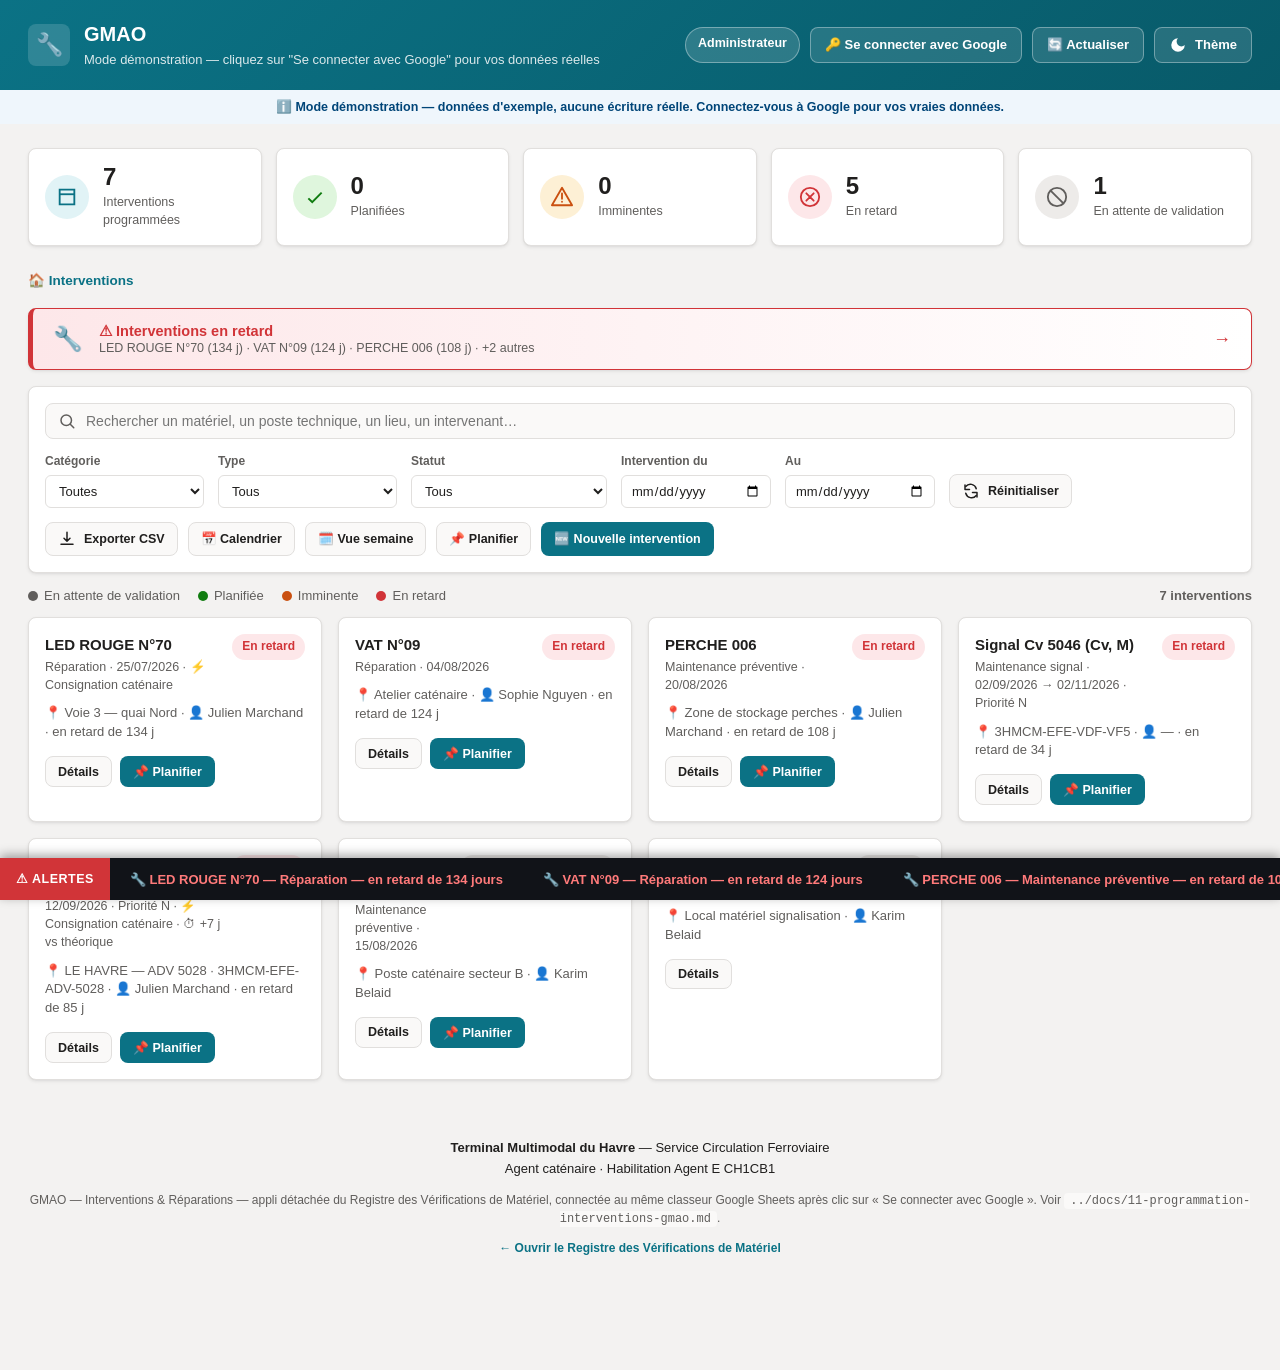
==== gmao/index.html @ 0f287edd "Ajoute la planification pratique des interventions (théorique → date réelle) Le PDM importé ne donne" ====
<!DOCTYPE html>
<html lang="fr">
<head>
<meta charset="UTF-8">
<meta name="viewport" content="width=device-width, initial-scale=1.0">
<title>GMAO — Interventions & Réparations</title>
<link rel="stylesheet" href="../css/styles.css">
<link rel="stylesheet" href="css/theme.css">
<link rel="manifest" href="manifest.webmanifest">
<link rel="icon" href="../assets/icon-192.png">
<link rel="apple-touch-icon" href="../assets/icon-192.png">
<meta name="theme-color" content="#0B7285">
<meta name="mobile-web-app-capable" content="yes">
<meta name="apple-mobile-web-app-capable" content="yes">
<meta name="apple-mobile-web-app-title" content="GMAO">
</head>
<body>

<!-- ============ EN-TÊTE ============ -->
<header class="app-header">
  <div class="app-header__brand">
    <span class="icon icon--brand" style="display:flex;align-items:center;justify-content:center;font-size:22px;">🔧</span>
    <div>
      <h1>GMAO</h1>
      <p class="app-header__subtitle" id="headerSubtitle">Programmation, validation et suivi des interventions/réparations</p>
    </div>
  </div>
  <div class="app-header__actions">
    <span class="role-badge" id="roleBadge" hidden></span>
    <button id="btnGoogleConnect" class="btn btn--ghost" type="button" title="Se connecter à votre classeur Google Sheets">
      🔑 Se connecter avec Google
    </button>
    <button id="btnActualiser" class="btn btn--ghost" type="button" title="Recharger les données depuis Google Sheets, sans se reconnecter">
      🔄 Actualiser
    </button>
    <button id="btnTheme" class="btn btn--ghost" type="button" title="Basculer le thème clair/sombre">
      <svg class="icon" viewBox="0 0 24 24"><path d="M12 3a6 6 0 109 9 9 9 0 11-9-9z" fill="currentColor"/></svg>
      Thème
    </button>
  </div>
</header>

<div class="banner banner--info" id="bannerEtat" hidden></div>

<main class="app-main">

  <!-- ============ STATISTIQUES (toujours visibles) ============ -->
  <section class="stats" aria-label="Statistiques des interventions">
    <div class="stat-card">
      <span class="stat-card__icon stat-card__icon--total">
        <svg viewBox="0 0 24 24"><path d="M4 4h16v16H4z" fill="none" stroke="currentColor" stroke-width="2"/><path d="M4 9h16" stroke="currentColor" stroke-width="2"/></svg>
      </span>
      <div><p class="stat-card__value" id="statTotal">0</p><p class="stat-card__label">Interventions programmées</p></div>
    </div>
    <div class="stat-card">
      <span class="stat-card__icon stat-card__icon--ok">
        <svg viewBox="0 0 24 24"><path d="M9 16.2l-3.5-3.5L4 14.2 9 19l11-11-1.5-1.5z" fill="currentColor"/></svg>
      </span>
      <div><p class="stat-card__value" id="statPlanifiees">0</p><p class="stat-card__label">Planifiées</p></div>
    </div>
    <div class="stat-card">
      <span class="stat-card__icon stat-card__icon--warn">
        <svg viewBox="0 0 24 24"><path d="M12 2L1 21h22L12 2zm0 6v6m0 3.2h.01" stroke="currentColor" stroke-width="2" fill="none" stroke-linecap="round" stroke-linejoin="round"/></svg>
      </span>
      <div><p class="stat-card__value" id="statImminentes">0</p><p class="stat-card__label">Imminentes</p></div>
    </div>
    <div class="stat-card">
      <span class="stat-card__icon stat-card__icon--danger">
        <svg viewBox="0 0 24 24"><circle cx="12" cy="12" r="10" fill="none" stroke="currentColor" stroke-width="2"/><path d="M8 8l8 8m0-8l-8 8" stroke="currentColor" stroke-width="2" stroke-linecap="round"/></svg>
      </span>
      <div><p class="stat-card__value" id="statEnRetard">0</p><p class="stat-card__label">En retard</p></div>
    </div>
    <div class="stat-card">
      <span class="stat-card__icon stat-card__icon--neutral">
        <svg viewBox="0 0 24 24"><circle cx="12" cy="12" r="10" fill="none" stroke="currentColor" stroke-width="2"/><path d="M5 5l14 14" stroke="currentColor" stroke-width="2"/></svg>
      </span>
      <div><p class="stat-card__value" id="statAttente">0</p><p class="stat-card__label">En attente de validation</p></div>
    </div>
  </section>

  <!-- ============ FIL D'ARIANE ============ -->
  <nav class="breadcrumb" id="breadcrumb" aria-label="Fil d'Ariane">
    <button class="breadcrumb__link" id="crumbAccueil" type="button">🏠 Interventions</button>
    <span class="breadcrumb__sep" id="crumbSep" hidden>›</span>
    <span class="breadcrumb__current" id="crumbCourant"></span>
  </nav>

  <!-- Rappel rouge : n'apparaît que s'il existe des interventions en retard (voir docs/11) -->
  <button type="button" class="echeances-banniere echeances-banniere--danger" id="interventionsBanniere" hidden>
    <span class="echeances-banniere__icone">🔧</span>
    <span class="echeances-banniere__texte">
      <strong>⚠ Interventions en retard</strong>
      <span id="interventionsBanniereResume"></span>
    </span>
    <span class="echeances-banniere__fleche">→</span>
  </button>

  <!-- ============ VUE INTERVENTIONS (accueil de l'appli) ============ -->
  <section id="viewInterventions" class="interventions-view">
    <section class="toolbar" aria-label="Recherche et filtres des interventions">
      <div class="toolbar__search">
        <svg class="icon" viewBox="0 0 24 24"><circle cx="11" cy="11" r="7" fill="none" stroke="currentColor" stroke-width="2"/><path d="M21 21l-4.3-4.3" stroke="currentColor" stroke-width="2" stroke-linecap="round"/></svg>
        <input type="search" id="intervSearch" placeholder="Rechercher un matériel, un poste technique, un lieu, un intervenant…" aria-label="Recherche">
      </div>
      <div class="toolbar__filters">
        <div class="field"><label for="intervFilterCategorie">Catégorie</label><select id="intervFilterCategorie"><option value="">Toutes</option></select></div>
        <div class="field"><label for="intervFilterType">Type</label>
          <select id="intervFilterType"><option value="">Tous</option></select>
        </div>
        <div class="field"><label for="intervFilterStatut">Statut</label>
          <select id="intervFilterStatut">
            <option value="">Tous</option>
            <option value="attente_validation">🔵 En attente de validation</option>
            <option value="planifiee">🟢 Planifiée</option>
            <option value="imminente">🟠 Imminente</option>
            <option value="retard">🔴 En retard</option>
            <option value="realisee">⚪ Réalisée</option>
          </select>
        </div>
        <div class="field"><label for="intervFilterDateFrom">Intervention du</label><input type="date" id="intervFilterDateFrom"></div>
        <div class="field"><label for="intervFilterDateTo">Au</label><input type="date" id="intervFilterDateTo"></div>
        <button id="btnResetIntervFilters" class="btn btn--ghost btn--small" type="button">
          <svg class="icon" viewBox="0 0 24 24"><path d="M4 4v6h6M20 20v-6h-6" stroke="currentColor" stroke-width="2" fill="none" stroke-linecap="round" stroke-linejoin="round"/><path d="M5 15a8 8 0 0014 3M19 9A8 8 0 005 6" stroke="currentColor" stroke-width="2" fill="none" stroke-linecap="round"/></svg>
          Réinitialiser
        </button>
      </div>
      <div class="toolbar__actions">
        <button id="btnExportIntervCsv" class="btn btn--ghost btn--small" type="button" hidden>
          <svg class="icon" viewBox="0 0 24 24"><path d="M12 3v12m0 0l-4-4m4 4l4-4M4 19h16" stroke="currentColor" stroke-width="2" fill="none" stroke-linecap="round" stroke-linejoin="round"/></svg>
          Exporter CSV
        </button>
        <button id="btnVoirCalendrier" class="btn btn--secondary btn--small" type="button">📅 Calendrier</button>
        <button id="btnVoirSemaine" class="btn btn--secondary btn--small" type="button">🗓️ Vue semaine</button>
        <button id="btnPlanifierIntervention" class="btn btn--secondary btn--small" type="button" hidden>📌 Planifier</button>
        <button id="btnNouvelleIntervention" class="btn btn--primary btn--small" type="button" hidden>🆕 Nouvelle intervention</button>
      </div>
    </section>

    <section class="legend" aria-label="Légende des statuts d'intervention">
      <span class="legend__item"><span class="dot dot--neutral"></span> En attente de validation</span>
      <span class="legend__item"><span class="dot dot--ok"></span> Planifiée</span>
      <span class="legend__item"><span class="dot dot--warn"></span> Imminente</span>
      <span class="legend__item"><span class="dot dot--danger"></span> En retard</span>
      <span class="legend__count" id="intervResultCount"></span>
    </section>

    <div class="cards-grid" id="intervCardsGrid"></div>
    <p class="table-empty" id="intervEmptyState" hidden>Aucune intervention ne correspond à ces critères.</p>
  </section>

  <!-- ============ VUE CALENDRIER ============ -->
  <section id="viewCalendrier" class="calendrier-view" hidden>
    <div class="calendrier-carte">
      <div class="calendrier-nav">
        <button class="btn btn--secondary btn--small" id="btnMoisPrecedent" type="button">‹ Mois précédent</button>
        <h2 id="calendrierTitre"></h2>
        <button class="btn btn--secondary btn--small" id="btnMoisSuivant" type="button">Mois suivant ›</button>
      </div>
      <div id="calendrierGrille"></div>
    </div>
  </section>

  <!-- ============ VUE SEMAINE : imprimer/envoyer par e-mail les travaux d'une semaine (voir docs/11 §11.9) ============ -->
  <section id="viewSemaine" class="calendrier-view" hidden>
    <div class="calendrier-carte">
      <div class="calendrier-nav">
        <button class="btn btn--secondary btn--small" id="btnSemainePrecedente" type="button">‹ Semaine précédente</button>
        <h2 id="semaineTitre"></h2>
        <button class="btn btn--secondary btn--small" id="btnSemaineSuivante" type="button">Semaine suivante ›</button>
      </div>
      <div style="display:flex; gap:8px; margin:14px 0; flex-wrap:wrap;">
        <button class="btn btn--secondary btn--small" id="btnImprimerSemaine" type="button">🖨️ Imprimer la semaine</button>
        <button class="btn btn--secondary btn--small" id="btnEmailSemaine" type="button">📧 Envoyer par e-mail</button>
      </div>
      <div id="semaineContenu"></div>
    </div>
  </section>

  <!-- ============ VUE FORMULAIRE : DEMANDE D'INTERVENTION ============ -->
  <section id="viewInterventionForm" class="controle-view" hidden>
    <div class="controle-card">
      <div class="controle-header">
        <div>
          <h2 id="intervFormTitre">Nouvelle intervention</h2>
          <p class="controle-soustitre" id="intervFormSousTitre"></p>
        </div>
        <span class="badge" id="intervFormBadgeStatut"></span>
      </div>

      <div class="controle-champs">
        <div class="field field--full">
          <label for="intervMaterielSelect">Matériel concerné</label>
          <select id="intervMaterielSelect"></select>
        </div>
        <div class="field field--full">
          <label for="intervPosteTechnique">Poste technique / équipement (si hors liste)</label>
          <input type="text" id="intervPosteTechnique" list="listePostesTechniques" placeholder="ex. 3HMCM-EFE-VDF-VF5, ou nom de l'équipement">
          <datalist id="listePostesTechniques"></datalist>
        </div>
        <div class="field">
          <label for="intervTypeSelect">Nature des travaux</label>
          <input type="text" id="intervTypeSelect" list="listeNatureTravaux" placeholder="ex. Maintenance signal, Réparation…">
          <datalist id="listeNatureTravaux"></datalist>
        </div>
        <div class="field">
          <label for="intervPriorite">Priorité (optionnel)</label>
          <input type="text" id="intervPriorite" placeholder="ex. C, N…">
        </div>
        <div class="field">
          <label for="intervDate">Jour de l'intervention</label>
          <input type="date" id="intervDate">
        </div>
        <div class="field">
          <label for="intervDateFin">Fin planifiée (optionnel, si fenêtre)</label>
          <input type="date" id="intervDateFin">
        </div>
        <div class="field">
          <label for="intervDuree">Durée prévue (heures)</label>
          <input type="number" id="intervDuree" min="0" step="0.5" placeholder="ex. 2">
        </div>
        <div class="field">
          <label for="intervLieu">Lieu / zone</label>
          <input type="text" id="intervLieu" list="listeZones" placeholder="ex. Voie 3 — quai Nord, LE HAVRE…">
          <datalist id="listeZones"></datalist>
        </div>
        <div class="field">
          <label for="intervIntervenantSelect">Intervenant</label>
          <select id="intervIntervenantSelect"></select>
        </div>
        <div class="field field--full">
          <label class="admin-permission" for="intervCoupureCatenaire" style="font-size:14px;">
            <input type="checkbox" id="intervCoupureCatenaire">
            ⚡ Consignation caténaire nécessaire
          </label>
        </div>
        <div class="controle-champs" id="intervCoupureChamps" hidden style="grid-column: 1 / -1;">
          <div class="field">
            <label for="intervCoupureDebut">Consignation — début</label>
            <input type="time" id="intervCoupureDebut">
          </div>
          <div class="field">
            <label for="intervCoupureFin">Consignation — fin</label>
            <input type="time" id="intervCoupureFin">
          </div>
        </div>
      </div>

      <div class="controle-champs controle-champs--texte">
        <div class="field field--full">
          <label for="intervImpact">Impact</label>
          <textarea id="intervImpact" rows="2" placeholder="Conséquence opérationnelle immédiate (ex. signalisation indisponible)"></textarea>
        </div>
        <div class="field field--full">
          <label for="intervConsequences">Conséquences</label>
          <textarea id="intervConsequences" rows="2" placeholder="Mesures compensatoires, report d'activité…"></textarea>
        </div>
        <div class="field field--full">
          <label for="intervCommentaires">Commentaires</label>
          <textarea id="intervCommentaires" rows="2"></textarea>
        </div>
      </div>

      <p class="controle-soustitre" id="intervDemandeInfo" style="margin-top:10px;"></p>

      <div class="controle-resultat" id="intervResultat" hidden></div>

      <div class="controle-actions">
        <button class="btn btn--secondary" id="btnAnnulerIntervention" type="button">Annuler</button>
        <button class="btn btn--primary" id="btnValiderNouvelleIntervention" type="button">📩 Enregistrer la demande</button>
      </div>
    </div>
  </section>

  <!-- ============ VUE FORMULAIRE : PLANIFICATION PRATIQUE (théorique → date réelle, voir docs/11 §11.8) ============ -->
  <section id="viewPlanificationForm" class="controle-view" hidden>
    <div class="controle-card">
      <div class="controle-header">
        <div>
          <h2>📌 Planifier une intervention</h2>
          <p class="controle-soustitre">Fait passer une intervention du plan théorique à une date réelle programmée, avec ses horaires.</p>
        </div>
      </div>

      <div class="controle-champs">
        <div class="field field--full">
          <label for="planifInterventionSelect">Intervention à planifier</label>
          <select id="planifInterventionSelect"></select>
        </div>
        <div class="field field--full">
          <p class="controle-soustitre" id="planifDateTheoriqueInfo" style="margin:0;">Sélectionnez une intervention ci-dessus pour préremplir sa fiche.</p>
        </div>
      </div>

      <div class="controle-champs">
        <div class="field">
          <label for="planifLieu">Zone / lieu</label>
          <input type="text" id="planifLieu" list="listeZones" placeholder="ex. LE HAVRE, Voie 3 — quai Nord…">
        </div>
        <div class="field">
          <label for="planifDemandeurSelect">Demandeur</label>
          <select id="planifDemandeurSelect"></select>
        </div>
        <div class="field">
          <label for="planifDateDemande">Date de demande</label>
          <input type="date" id="planifDateDemande">
        </div>
        <div class="field">
          <label for="planifDate">Date réelle de l'intervention</label>
          <input type="date" id="planifDate">
        </div>
        <div class="field">
          <label for="planifHeureDebut">Heure de début</label>
          <input type="time" id="planifHeureDebut">
        </div>
        <div class="field">
          <label for="planifDuree">Durée allouée (heures)</label>
          <input type="number" id="planifDuree" min="0" step="0.5" list="listeDureesPlanif" placeholder="ex. 4">
          <datalist id="listeDureesPlanif">
            <option value="0.5"></option>
            <option value="1"></option>
            <option value="1.5"></option>
            <option value="2"></option>
            <option value="3"></option>
            <option value="4"></option>
            <option value="6"></option>
            <option value="8"></option>
          </datalist>
        </div>
        <div class="field">
          <label for="planifHeureFin">Heure de fin (calculée)</label>
          <input type="time" id="planifHeureFin" readonly>
        </div>
        <div class="field">
          <label for="planifDateValidation">Date de validation</label>
          <input type="date" id="planifDateValidation">
        </div>
        <div class="field">
          <label>Validé par</label>
          <p class="controle-soustitre" id="planifValideParInfo" style="margin:0; padding:10px 0;">—</p>
        </div>
        <div class="field field--full">
          <label class="admin-permission" for="planifCoupureCatenaire" style="font-size:14px;">
            <input type="checkbox" id="planifCoupureCatenaire">
            ⚡ Consignation caténaire nécessaire
          </label>
        </div>
        <div class="controle-champs" id="planifCoupureChamps" hidden style="grid-column: 1 / -1;">
          <div class="field">
            <label for="planifCoupureDebut">Consignation — début</label>
            <input type="time" id="planifCoupureDebut">
          </div>
          <div class="field">
            <label for="planifCoupureFin">Consignation — fin</label>
            <input type="time" id="planifCoupureFin">
          </div>
        </div>
        <div class="field field--full" id="planifRetardInfo"></div>
      </div>

      <div class="controle-champs controle-champs--texte">
        <div class="field field--full">
          <label for="planifImpact">Impact</label>
          <textarea id="planifImpact" rows="2"></textarea>
        </div>
        <div class="field field--full">
          <label for="planifConsequences">Conséquences</label>
          <textarea id="planifConsequences" rows="2"></textarea>
        </div>
      </div>

      <div class="controle-resultat" id="planifResultat" hidden></div>

      <div class="controle-actions">
        <button class="btn btn--secondary" id="btnAnnulerPlanification" type="button">Annuler</button>
        <button class="btn btn--primary" id="btnConfirmerPlanification" type="button">✅ Confirmer la planification</button>
      </div>
    </div>
  </section>
</main>

<!-- ============ BANDEAU FLASH INFO (rappels, façon bandeau d'actualités) ============ -->
<div id="bandeauFlash" class="bandeau-flash" hidden aria-label="Alertes d'échéances">
  <span class="bandeau-flash__label">⚠ ALERTES</span>
  <div class="bandeau-flash__fenetre">
    <div class="bandeau-flash__piste" id="bandeauFlashPiste"></div>
  </div>
</div>

<!-- ============ ZONE D'IMPRESSION (vue semaine, visible uniquement à l'impression) ============ -->
<div id="zoneImpression" class="zone-impression"></div>

<!-- ============ FICHE INTERVENTION (détail) ============ -->
<div class="modal-overlay" id="modalOverlay" hidden>
  <div class="modal" role="dialog" aria-modal="true" aria-labelledby="modalTitle">
    <button class="modal__close" id="modalClose" aria-label="Fermer">✕</button>
    <h2 id="modalTitle">Détail de l'intervention</h2>
    <div class="modal__body" id="modalBody"></div>
  </div>
</div>

<footer class="app-footer">
  <div class="app-footer__org">
    <strong>Terminal Multimodal du Havre</strong> — Service Circulation Ferroviaire<br>
    Agent caténaire · Habilitation Agent E CH1CB1
  </div>
  <p>GMAO — Interventions &amp; Réparations — appli détachée du Registre des Vérifications de Matériel, connectée au même classeur Google Sheets après clic sur « Se connecter avec Google ». Voir <code>../docs/11-programmation-interventions-gmao.md</code>.</p>
  <p><a href="../index.html">← Ouvrir le Registre des Vérifications de Matériel</a></p>
</footer>

<script src="../js/google-config.js"></script>
<script src="js/data.js"></script>
<script src="../js/google-sheets.js"></script>
<script src="js/app.js"></script>
</body>
</html>
---- css/styles.css ----
/* ==========================================================================
   Registre des Vérifications de Matériel — feuille de style
   Inspiré des principes Fluent Design (Microsoft 365) : surfaces épurées,
   coins arrondis, ombres légères, palette cohérente, mode clair/sombre.
   ========================================================================== */

:root {
  /* Couleurs de marque */
  --color-primary: #0078D4;
  --color-primary-dark: #106EBE;

  /* Couleurs de statut */
  --color-ok: #107C10;
  --color-ok-bg: #DFF6DD;
  --color-warn: #CA5010;
  --color-warn-bg: #FDF0D5;
  --color-danger: #D13438;
  --color-danger-bg: #FDE7E9;
  --color-neutral: #605E5C;
  --color-neutral-bg: #EDEBE9;

  /* Surfaces (thème clair) */
  --bg: #F3F2F1;
  --surface: #FFFFFF;
  --surface-alt: #FAF9F8;
  --border: #E1DFDD;
  --text: #201F1E;
  --text-muted: #605E5C;
  --shadow: 0 1.6px 3.6px rgba(0,0,0,.08), 0 0.3px 0.9px rgba(0,0,0,.06);
  --shadow-lg: 0 6.4px 14.4px rgba(0,0,0,.12), 0 1.2px 3.6px rgba(0,0,0,.08);
  --radius: 8px;
}

:root[data-theme="dark"] {
  --bg: #1B1A19;
  --surface: #252423;
  --surface-alt: #2B2A29;
  --border: #3B3A39;
  --text: #F3F2F1;
  --text-muted: #C8C6C4;
  --color-ok-bg: #123420;
  --color-warn-bg: #3A2718;
  --color-danger-bg: #3B1719;
  --color-neutral-bg: #33322F;
}

@media (prefers-color-scheme: dark) {
  :root:not([data-theme="light"]) {
    --bg: #1B1A19;
    --surface: #252423;
    --surface-alt: #2B2A29;
    --border: #3B3A39;
    --text: #F3F2F1;
    --text-muted: #C8C6C4;
    --color-ok-bg: #123420;
    --color-warn-bg: #3A2718;
    --color-danger-bg: #3B1719;
    --color-neutral-bg: #33322F;
  }
}

* { box-sizing: border-box; }

html, body {
  margin: 0;
  padding: 0;
  background: var(--bg);
  color: var(--text);
  font-family: "Segoe UI", -apple-system, BlinkMacSystemFont, Roboto, Arial, sans-serif;
  font-size: 14px;
  line-height: 1.45;
}

.icon { width: 18px; height: 18px; flex-shrink: 0; }

/* ============ EN-TÊTE ============ */
.app-header {
  display: flex;
  justify-content: space-between;
  align-items: center;
  gap: 16px;
  flex-wrap: wrap;
  background: linear-gradient(135deg, var(--color-primary), var(--color-primary-dark));
  color: #fff;
  padding: 20px 28px;
}

.app-header__brand { display: flex; align-items: center; gap: 14px; }

.icon--brand {
  width: 42px; height: 42px;
  background: rgba(255,255,255,.15);
  border-radius: var(--radius);
  display: flex; align-items: center; justify-content: center;
}
.icon--brand svg { width: 26px; height: 26px; }

.app-header h1 { margin: 0; font-size: 20px; font-weight: 600; }
.app-header__subtitle { margin: 2px 0 0; font-size: 13px; opacity: .85; }
.app-header__actions { display: flex; gap: 10px; flex-wrap: wrap; }

/* ============ BOUTONS ============ */
.btn {
  display: inline-flex; align-items: center; gap: 8px;
  padding: 8px 14px;
  border-radius: var(--radius);
  border: 1px solid transparent;
  font-size: 13px; font-weight: 600;
  cursor: pointer;
  transition: background .15s ease, border-color .15s ease;
}
.btn--ghost {
  background: rgba(255,255,255,.12);
  color: #fff;
  border-color: rgba(255,255,255,.35);
}
.btn--ghost:hover { background: rgba(255,255,255,.22); }

.toolbar .btn--ghost {
  background: var(--surface-alt);
  color: var(--text);
  border-color: var(--border);
}
.toolbar .btn--ghost:hover { background: var(--border); }
.btn--small { padding: 7px 12px; font-size: 12.5px; }

.btn--primary { background: var(--color-primary); color: #fff; }
.btn--primary:hover { background: var(--color-primary-dark); }
.btn--primary:disabled { opacity: .6; cursor: default; }
.btn--secondary { background: var(--surface-alt); color: var(--text); border-color: var(--border); }
.btn--secondary:hover { background: var(--border); }

/* ============ BANDEAU D'ÉTAT (connexion SharePoint / mode démo) ============ */
.banner { text-align: center; padding: 8px 16px; font-size: 12.5px; font-weight: 600; }
.banner--info { background: #EFF6FC; color: #004578; }
.banner--warn { background: #FDF0D5; color: #6E3B00; }
:root[data-theme="dark"] .banner--info { background: #082338; color: #C7E0F4; }
:root[data-theme="dark"] .banner--warn { background: #3A2718; color: #FDF0D5; }

/* ============ FIL D'ARIANE ============ */
.breadcrumb { display: flex; align-items: center; gap: 8px; margin-bottom: 16px; font-size: 13.5px; }
.breadcrumb__link {
  border: none; background: none; color: var(--color-primary); font-weight: 600;
  font-size: 13.5px; cursor: pointer; padding: 4px 0;
}
.breadcrumb__link:hover { text-decoration: underline; }
.breadcrumb__sep { color: var(--text-muted); }
.breadcrumb__current { color: var(--text-muted); font-weight: 600; }

/* ============ BANNIÈRE ÉCHÉANCES (ACCUEIL) — format volontairement différent des vignettes ============ */
.echeances-banniere {
  display: flex; align-items: center; gap: 16px; width: 100%;
  background: linear-gradient(90deg, var(--color-warn-bg), var(--surface));
  border: 1px solid var(--color-warn); border-left-width: 5px; border-radius: var(--radius);
  padding: 14px 20px; margin-bottom: 16px; cursor: pointer; text-align: left; font-family: inherit;
  box-shadow: var(--shadow); transition: transform .12s ease, box-shadow .12s ease;
}
.echeances-banniere[hidden] { display: none; }
.echeances-banniere:hover { transform: translateY(-1px); box-shadow: var(--shadow-lg); }
.echeances-banniere__icone { font-size: 24px; flex: 0 0 auto; }
.echeances-banniere__texte { flex: 1 1 auto; display: flex; flex-direction: column; gap: 2px; color: var(--text); }
.echeances-banniere__texte strong { font-size: 14.5px; }
.echeances-banniere__texte span { font-size: 12.5px; color: var(--text-muted); }
.echeances-banniere__fleche { flex: 0 0 auto; font-size: 18px; color: var(--color-warn); }

/* Rappel GMAO en rouge (voir docs/11) : variante "danger" de la bannière échéances, réservée aux interventions en retard. */
.echeances-banniere--danger {
  background: linear-gradient(90deg, var(--color-danger-bg), var(--surface));
  border-color: var(--color-danger);
}
.echeances-banniere--danger .echeances-banniere__fleche { color: var(--color-danger); }
.echeances-banniere--danger .echeances-banniere__texte strong { color: var(--color-danger); }

/* ============ VIGNETTES (ACCUEIL) ============ */
.tiles-grid {
  display: grid; grid-template-columns: repeat(auto-fill, minmax(220px, 1fr)); gap: 16px;
}
.tile {
  display: flex; flex-direction: column; align-items: flex-start; gap: 8px;
  background: var(--surface); border: 1px solid var(--border); border-radius: var(--radius);
  padding: 20px; box-shadow: var(--shadow); cursor: pointer; text-align: left;
  font-family: inherit; transition: transform .12s ease, box-shadow .12s ease;
}
.tile:hover { transform: translateY(-2px); box-shadow: var(--shadow-lg); }
.tile--tableau { background: linear-gradient(135deg, var(--surface), var(--surface-alt)); }
.tile__icon { width: 48px; height: 48px; border-radius: 50%; display: flex; align-items: center; justify-content: center; }
.tile__titre { font-size: 16px; font-weight: 700; }
.tile__sous-titre { font-size: 12.5px; color: var(--text-muted); }
.tile__repartition { display: flex; align-items: center; flex-wrap: wrap; gap: 8px; font-size: 12.5px; margin-top: 4px; }
.tile__repartition .dot { margin-right: 3px; }
.tile__aucun { color: var(--text-muted); }

/* ============ GALERIE DE MATÉRIELS (VUE CATÉGORIE) ============ */
.cards-grid {
  display: grid; grid-template-columns: repeat(auto-fill, minmax(280px, 1fr)); gap: 16px;
}
.materiel-card {
  background: var(--surface); border: 1px solid var(--border); border-radius: var(--radius);
  padding: 16px; box-shadow: var(--shadow); display: flex; flex-direction: column; gap: 10px;
}
.materiel-card__entete { display: flex; justify-content: space-between; align-items: flex-start; gap: 10px; }
.materiel-card__nom { margin: 0; font-weight: 700; font-size: 15px; }
.materiel-card__meta { margin: 2px 0 0; font-size: 12.5px; color: var(--text-muted); }
.materiel-card__info { margin: 0; font-size: 13px; color: var(--text-muted); }
.materiel-card__actions { display: flex; gap: 8px; margin-top: 4px; }

/* ============ ÉCRAN DE CONTRÔLE ============ */
.controle-card {
  background: var(--surface); border: 1px solid var(--border); border-radius: var(--radius);
  box-shadow: var(--shadow); padding: 24px; max-width: 760px; margin: 0 auto;
}
.controle-header { display: flex; justify-content: space-between; align-items: flex-start; gap: 12px; margin-bottom: 16px; }
.controle-header h2 { margin: 0; font-size: 18px; }
.controle-soustitre { margin: 2px 0 0; font-size: 13px; color: var(--text-muted); }
.controle-champs { display: grid; grid-template-columns: 1fr 1fr; gap: 14px; margin-bottom: 8px; }
.controle-champs--texte { grid-template-columns: 1fr; margin-top: 12px; }
.field--full textarea {
  width: 100%; padding: 8px 10px; border-radius: 6px; border: 1px solid var(--border);
  background: var(--surface); color: var(--text); font-family: inherit; font-size: 13px; resize: vertical;
}
.controle-controleur { margin: 0; font-weight: 600; padding: 7px 0; }
.controle-section-titre { font-size: 13px; text-transform: uppercase; letter-spacing: .03em; color: var(--text-muted); margin: 20px 0 10px; }

.controle-points-liste { display: flex; flex-direction: column; gap: 8px; }
.controle-point {
  display: flex; justify-content: space-between; align-items: center; gap: 12px;
  padding: 10px 12px; border: 1px solid var(--border); border-radius: 6px; background: var(--surface-alt);
}
.controle-point__libelle { font-size: 13.5px; }
.controle-point__toggle { display: flex; gap: 6px; flex-shrink: 0; }
.toggle-btn {
  border: 1px solid var(--border); background: var(--surface); color: var(--text-muted);
  padding: 6px 12px; border-radius: 999px; font-size: 12px; font-weight: 600; cursor: pointer;
}
.toggle-btn--ok.is-active { background: var(--color-ok-bg); color: var(--color-ok); border-color: var(--color-ok); }
.toggle-btn--danger.is-active { background: var(--color-danger-bg); color: var(--color-danger); border-color: var(--color-danger); }

.controle-resultat {
  margin-top: 16px; padding: 12px 14px; border-radius: 6px; font-size: 13.5px;
  display: flex; align-items: center; gap: 10px; background: var(--surface-alt);
}
.controle-resultat[hidden] { display: none; }
.controle-resultat--erreur { background: var(--color-danger-bg); color: var(--color-danger); }

.controle-photos-apercu { display: flex; flex-wrap: wrap; gap: 10px; margin-top: 10px; }
.controle-photos-apercu:empty { margin-top: 0; }
.controle-photos-apercu__vignette { position: relative; width: 84px; height: 84px; border-radius: 8px; overflow: hidden; border: 1px solid var(--border); }
.controle-photos-apercu__vignette img { width: 100%; height: 100%; object-fit: cover; display: block; }
.controle-photos-apercu__retirer {
  position: absolute; top: 2px; right: 2px; width: 20px; height: 20px; border-radius: 50%;
  background: rgba(0,0,0,.6); color: #fff; border: none; font-size: 13px; line-height: 1; cursor: pointer;
}
.controle-photo-lien { display: inline-flex; align-items: center; gap: 4px; color: var(--color-primary); font-size: 12.5px; text-decoration: none; margin-right: 10px; }
.controle-photo-lien:hover { text-decoration: underline; }

.controle-actions { display: flex; justify-content: flex-end; gap: 10px; margin-top: 20px; }

/* ============ HISTORIQUE (dans la fiche matériel) ============ */
.historique-ligne { border: 1px solid var(--border); border-radius: 6px; margin-bottom: 8px; overflow: hidden; }
.historique-ligne__entete {
  display: flex; justify-content: space-between; align-items: center; gap: 10px;
  padding: 9px 12px; background: var(--surface-alt); cursor: pointer; font-size: 13px;
}
.historique-ligne__detail { padding: 10px 12px; font-size: 13px; }
.historique-ligne__detail p { margin: 0 0 6px; }

/* ============ CONTENU PRINCIPAL ============ */
.app-main { padding: 24px 28px 40px; max-width: 1600px; margin: 0 auto; }

/* ============ CARTES STATISTIQUES ============ */
.stats {
  display: grid;
  grid-template-columns: repeat(auto-fit, minmax(190px, 1fr));
  gap: 14px;
  margin-bottom: 22px;
}

.stat-card {
  background: var(--surface);
  border: 1px solid var(--border);
  border-radius: var(--radius);
  padding: 16px;
  display: flex; align-items: center; gap: 14px;
  box-shadow: var(--shadow);
}

.stat-card__icon {
  width: 44px; height: 44px;
  border-radius: 50%;
  display: flex; align-items: center; justify-content: center;
  flex-shrink: 0;
}
.stat-card__icon svg { width: 22px; height: 22px; }

.stat-card__icon--total   { background: #EFF6FC; color: var(--color-primary); }
.stat-card__icon--ok      { background: var(--color-ok-bg); color: var(--color-ok); }
.stat-card__icon--warn    { background: var(--color-warn-bg); color: var(--color-warn); }
.stat-card__icon--danger  { background: var(--color-danger-bg); color: var(--color-danger); }
.stat-card__icon--neutral { background: var(--color-neutral-bg); color: var(--color-neutral); }
.stat-card__icon--rate    { background: #EFF6FC; color: var(--color-primary); }

.stat-card__value { margin: 0; font-size: 24px; font-weight: 700; line-height: 1; }
.stat-card__label { margin: 4px 0 0; font-size: 12.5px; color: var(--text-muted); }

/* ============ TABLEAU DE BORD (indicateurs + graphiques) ============ */
.dashboard { margin-bottom: 22px; }
.dashboard:empty { display: none; margin: 0; }
.dashboard__stats {
  display: grid; grid-template-columns: repeat(auto-fit, minmax(170px, 1fr)); gap: 14px; margin-bottom: 16px;
}
.dashboard__graphiques {
  display: grid; grid-template-columns: repeat(auto-fit, minmax(280px, 1fr)); gap: 14px;
}
.dashboard__graphique {
  background: var(--surface); border: 1px solid var(--border); border-radius: var(--radius);
  box-shadow: var(--shadow); padding: 16px;
}
.dashboard__graphique h3 { margin: 0 0 12px; font-size: 13px; color: var(--text-muted); text-transform: uppercase; letter-spacing: .02em; }
.graphique-barres__ligne { display: flex; align-items: center; gap: 10px; margin-bottom: 9px; }
.graphique-barres__ligne:last-child { margin-bottom: 0; }
.graphique-barres__label { flex: 0 0 130px; font-size: 12.5px; color: var(--text-muted); white-space: nowrap; overflow: hidden; text-overflow: ellipsis; }
.graphique-barres__piste { flex: 1 1 auto; height: 12px; border-radius: 6px; background: var(--surface-alt); overflow: hidden; }
.graphique-barres__valeur { height: 100%; border-radius: 6px; min-width: 3px; transition: width .3s ease; }
.graphique-barres__nombre { flex: 0 0 auto; width: 26px; text-align: right; font-size: 12.5px; font-weight: 600; }

/* ============ BARRE D'OUTILS (recherche + filtres) ============ */
.toolbar {
  background: var(--surface);
  border: 1px solid var(--border);
  border-radius: var(--radius);
  padding: 16px;
  margin-bottom: 14px;
  box-shadow: var(--shadow);
}

.toolbar__search {
  display: flex; align-items: center; gap: 8px;
  background: var(--surface-alt);
  border: 1px solid var(--border);
  border-radius: var(--radius);
  padding: 8px 12px;
  margin-bottom: 14px;
}
.toolbar__search .icon { color: var(--text-muted); }
.toolbar__search input {
  border: none; outline: none; background: transparent;
  width: 100%; font-size: 14px; color: var(--text);
}

.toolbar__filters {
  display: flex; flex-wrap: wrap; align-items: flex-end; gap: 14px;
}
.toolbar__actions {
  display: flex; flex-wrap: wrap; gap: 10px; margin-top: 14px;
}

.field { display: flex; flex-direction: column; gap: 4px; min-width: 150px; }
.field label { font-size: 12px; font-weight: 600; color: var(--text-muted); }
.field select, .field input[type="date"], .field input[type="time"], .field input[type="number"],
.field input[type="text"], .field input[type="email"], .field input[type="password"] {
  padding: 7px 9px;
  border-radius: 6px;
  border: 1px solid var(--border);
  background: var(--surface);
  color: var(--text);
  font-size: 13px;
  font-family: inherit;
}

/* ============ LÉGENDE ============ */
.legend {
  display: flex; align-items: center; flex-wrap: wrap; gap: 18px;
  margin-bottom: 12px; font-size: 13px; color: var(--text-muted);
}
.legend__item { display: flex; align-items: center; gap: 6px; }
.legend__count { margin-left: auto; font-weight: 600; }

.dot { width: 10px; height: 10px; border-radius: 50%; display: inline-block; }
.dot--ok { background: var(--color-ok); }
.dot--warn { background: var(--color-warn); }
.dot--danger { background: var(--color-danger); }
.dot--neutral { background: var(--color-neutral); }

/* ============ TABLEAU ============ */
.table-wrapper {
  background: var(--surface);
  border: 1px solid var(--border);
  border-radius: var(--radius);
  box-shadow: var(--shadow);
  overflow-x: auto;
}

.data-table { width: 100%; border-collapse: collapse; min-width: 1200px; }

.data-table thead th {
  position: sticky; top: 0;
  background: var(--surface-alt);
  text-align: left;
  font-size: 12.5px;
  text-transform: uppercase;
  letter-spacing: .03em;
  color: var(--text-muted);
  padding: 12px 14px;
  border-bottom: 2px solid var(--border);
  cursor: pointer;
  user-select: none;
  white-space: nowrap;
}
.data-table thead th:hover { color: var(--color-primary); }
.data-table thead th.sorted-asc::after { content: " ▲"; font-size: 10px; }
.data-table thead th.sorted-desc::after { content: " ▼"; font-size: 10px; }

.data-table tbody tr {
  border-left: 4px solid transparent;
  border-bottom: 1px solid var(--border);
  cursor: pointer;
  transition: background .12s ease;
}
.data-table tbody tr:hover { background: var(--surface-alt); }

.data-table tbody tr.status-ok { border-left-color: var(--color-ok); }
.data-table tbody tr.status-warn { border-left-color: var(--color-warn); }
.data-table tbody tr.status-danger { border-left-color: var(--color-danger); }
.data-table tbody tr.status-neutral { border-left-color: var(--color-neutral); }

.data-table td {
  padding: 11px 14px;
  vertical-align: top;
  max-width: 220px;
}

.cell-truncate {
  display: block;
  max-width: 200px;
  overflow: hidden;
  text-overflow: ellipsis;
  white-space: nowrap;
}

.cell-name { font-weight: 600; }
.cell-muted { color: var(--text-muted); font-size: 12.5px; }

/* Badges de statut / conformité */
.badge {
  display: inline-flex; align-items: center; gap: 6px;
  padding: 4px 10px;
  border-radius: 999px;
  font-size: 12px; font-weight: 600;
  white-space: nowrap;
}
.badge--ok      { background: var(--color-ok-bg);      color: var(--color-ok); }
.badge--warn    { background: var(--color-warn-bg);     color: var(--color-warn); }
.badge--danger  { background: var(--color-danger-bg);   color: var(--color-danger); }
.badge--neutral { background: var(--color-neutral-bg);  color: var(--color-neutral); }

.table-empty {
  text-align: center;
  padding: 40px 20px;
  color: var(--text-muted);
}

/* ============ MODALE DE DÉTAIL ============ */
.modal-overlay {
  position: fixed; inset: 0;
  background: rgba(0,0,0,.45);
  display: flex; align-items: center; justify-content: center;
  padding: 20px;
  z-index: 100;
}
.modal-overlay[hidden] { display: none; }

.modal {
  background: var(--surface);
  border-radius: var(--radius);
  box-shadow: var(--shadow-lg);
  max-width: 640px; width: 100%;
  max-height: 85vh;
  overflow-y: auto;
  padding: 26px;
  position: relative;
}
.modal h2 { margin-top: 0; padding-right: 30px; }
.modal__close {
  position: absolute; top: 16px; right: 16px;
  border: none; background: var(--surface-alt);
  width: 32px; height: 32px; border-radius: 50%;
  cursor: pointer; font-size: 14px; color: var(--text-muted);
}
.modal__close:hover { background: var(--border); }

.modal__grid {
  display: grid; grid-template-columns: 1fr 1fr; gap: 12px 20px;
  margin-bottom: 16px;
}
.modal__field dt { font-size: 12px; color: var(--text-muted); margin-bottom: 2px; }
.modal__field dd { margin: 0; font-weight: 600; }
.modal__section { margin-top: 14px; }
.modal__section h3 { font-size: 13px; margin: 0 0 6px; color: var(--text-muted); text-transform: uppercase; letter-spacing: .03em; }
.modal__section p { margin: 0; white-space: pre-wrap; }

.qr-panel {
  display: flex; flex-direction: column; align-items: center; gap: 10px;
  padding: 16px; border: 1px solid var(--border); border-radius: var(--radius);
  background: var(--surface-alt); margin-bottom: 16px;
}
.qr-panel[hidden] { display: none; }
.qr-panel img { border-radius: 6px; background: #fff; padding: 8px; }
.qr-panel__texte { font-size: 12.5px; color: var(--text-muted); text-align: center; margin: 0; max-width: 320px; }
.qr-panel__lien { display: flex; gap: 8px; width: 100%; max-width: 360px; }
.qr-panel__lien input {
  flex: 1 1 auto; min-width: 0; padding: 6px 8px; border-radius: 6px; border: 1px solid var(--border);
  background: var(--surface); color: var(--text); font-size: 12px; font-family: inherit;
}

.points-controle-table { width: 100%; border-collapse: collapse; font-size: 13px; }
.points-controle-table th {
  text-align: left; font-size: 11.5px; text-transform: uppercase; letter-spacing: .02em;
  color: var(--text-muted); padding: 6px 8px; border-bottom: 1px solid var(--border);
}
.points-controle-table td { padding: 7px 8px; border-bottom: 1px solid var(--border); }
.points-controle-table tbody tr:last-child td { border-bottom: none; }

/* ============ LOGO & BADGE DE RÔLE ============ */
.icon--logo-lhte {
  background: #fff;
  object-fit: contain;
  padding: 6px;
}

.role-badge {
  padding: 6px 12px;
  border-radius: 999px;
  background: rgba(255,255,255,.15);
  border: 1px solid rgba(255,255,255,.35);
  font-size: 12.5px;
  font-weight: 700;
}

/* ============ CALENDRIER ============ */
.calendrier-carte {
  background: var(--surface); border: 1px solid var(--border); border-radius: var(--radius);
  box-shadow: var(--shadow); padding: 20px;
}
.calendrier-nav { display: flex; align-items: center; justify-content: space-between; margin-bottom: 16px; }
.calendrier-nav h2 { margin: 0; font-size: 16px; text-transform: capitalize; }
.calendrier-entete-jours {
  display: grid; grid-template-columns: repeat(7, 1fr); gap: 6px;
  font-size: 11.5px; font-weight: 700; text-transform: uppercase; color: var(--text-muted);
  margin-bottom: 6px; text-align: center;
}
.calendrier-grille-jours { display: grid; grid-template-columns: repeat(7, 1fr); gap: 6px; }
.calendrier-jour {
  min-height: 84px; min-width: 0; border: 1px solid var(--border); border-radius: 6px; padding: 6px;
  display: flex; flex-direction: column; gap: 4px; background: var(--surface-alt);
}
.calendrier-jour--vide { background: transparent; border: none; }
.calendrier-jour--aujourdhui { border-color: var(--color-primary); border-width: 2px; }
.calendrier-jour__numero { font-size: 12px; font-weight: 700; color: var(--text-muted); }
.calendrier-echeance {
  display: block; width: 100%; text-align: left; border: none; border-radius: 4px;
  padding: 3px 6px; font-size: 11px; font-weight: 600; cursor: pointer;
  overflow: hidden; text-overflow: ellipsis; white-space: nowrap;
}
/* Interventions GMAO (voir docs/11) : même traitement que les échéances de contrôle,
   avec un liseré pour les distinguer au premier coup d'œil sur un même jour. */
.calendrier-intervention {
  display: block; width: 100%; text-align: left; border: none; border-left: 3px solid currentColor; border-radius: 4px;
  padding: 3px 6px 3px 5px; font-size: 11px; font-weight: 600; cursor: pointer;
  overflow: hidden; text-overflow: ellipsis; white-space: nowrap;
}

/* ============ ADMINISTRATION ============ */
.admin-carte {
  background: var(--surface); border: 1px solid var(--border); border-radius: var(--radius);
  box-shadow: var(--shadow); padding: 20px;
}
.admin-carte h2 { margin: 0 0 14px; font-size: 15px; }
.admin-carte--entete { display: flex; align-items: center; justify-content: space-between; gap: 12px; padding: 14px 20px; }
.admin-login-texte { margin: 0 0 14px; font-size: 13px; color: var(--text-muted); }
.admin-form { display: flex; flex-wrap: wrap; align-items: flex-end; gap: 14px; }
#administrationTableau, #journalTableau { overflow-x: auto; }
.admin-table { width: 100%; border-collapse: collapse; min-width: 640px; }
.admin-table th {
  text-align: left; font-size: 11.5px; text-transform: uppercase; letter-spacing: .02em;
  color: var(--text-muted); padding: 8px 10px; border-bottom: 2px solid var(--border);
}
.admin-table td { padding: 8px 10px; border-bottom: 1px solid var(--border); vertical-align: middle; }
.admin-input {
  width: 100%; padding: 6px 8px; border-radius: 6px; border: 1px solid var(--border);
  background: var(--surface); color: var(--text); font-size: 13px; font-family: inherit;
}
.admin-table__actions { display: flex; gap: 6px; white-space: nowrap; }
.admin-permissions {
  display: grid; grid-template-columns: repeat(auto-fit, minmax(220px, 1fr)); gap: 6px 16px;
  border: 1px solid var(--border); border-radius: 8px; padding: 12px 14px 10px; margin: 0; width: 100%;
}
.admin-permissions legend { font-size: 11.5px; text-transform: uppercase; letter-spacing: .02em; color: var(--text-muted); padding: 0 4px; }
.admin-permission { display: flex; align-items: center; gap: 6px; font-size: 13px; cursor: pointer; }
tr[data-index-permissions] td { padding-top: 0; padding-bottom: 14px; border-bottom: 2px solid var(--border); }

/* ============ RESSOURCES ============ */
.ressources-groupe { margin-bottom: 20px; }
.ressources-groupe h3 { font-size: 14px; margin: 0 0 8px; }
.ressources-liste { list-style: none; margin: 0; padding: 0; display: flex; flex-direction: column; gap: 8px; }
.ressources-liste li {
  background: var(--surface); border: 1px solid var(--border); border-radius: 6px; padding: 10px 14px;
}
.ressources-liste a { color: var(--color-primary); text-decoration: none; font-weight: 600; }
.ressources-liste a:hover { text-decoration: underline; }

/* ============ ZONE D'IMPRESSION (export PDF) ============ */
.zone-impression { display: none; }
@media print {
  body > *:not(.zone-impression) { display: none !important; }
  .zone-impression {
    display: block !important; color: #000; background: #fff; padding: 20px; font-family: Arial, sans-serif;
  }
  .zone-impression h1 { font-size: 20px; margin-bottom: 12px; }
  .zone-impression h2 { font-size: 15px; margin-top: 20px; }
  .zone-impression h3 { font-size: 13px; margin-bottom: 6px; }
  .impression-grille { display: grid; grid-template-columns: 1fr 1fr; gap: 6px 20px; margin-bottom: 12px; }
  .impression-champ dt { font-size: 11px; color: #555; }
  .impression-champ dd { margin: 0; font-weight: 600; }
  .impression-controle { border-top: 1px solid #ccc; padding-top: 10px; margin-top: 10px; }
  .impression-controle table { width: 100%; border-collapse: collapse; font-size: 11px; margin-top: 6px; }
  .impression-controle th, .impression-controle td { border: 1px solid #ccc; padding: 4px 6px; text-align: left; }
}

/* ============ PIED DE PAGE ============ */
.app-footer {
  text-align: center;
  padding: 18px;
  font-size: 12px;
  color: var(--text-muted);
}
.app-footer__org {
  font-size: 13px;
  color: var(--text);
  margin-bottom: 10px;
  line-height: 1.6;
}
.app-footer a { color: var(--color-primary); text-decoration: none; font-weight: 600; }
.app-footer a:hover { text-decoration: underline; }
.app-footer code {
  background: var(--surface-alt);
  padding: 1px 6px;
  border-radius: 4px;
}

/* ============ FENÊTRE ÉCHÉANCES (liste matériel + jours restants) ============ */
.echeances-liste { display: flex; flex-direction: column; gap: 6px; max-height: 60vh; overflow-y: auto; }
.echeances-liste__ligne {
  display: flex; align-items: center; gap: 10px; width: 100%; text-align: left;
  padding: 10px 12px; border: 1px solid var(--border); border-radius: 8px;
  background: var(--surface); cursor: pointer; font-family: inherit; font-size: 13px; color: var(--text);
}
.echeances-liste__ligne:hover { background: var(--surface-alt); }
.echeances-liste__ligne--non-cliquable { cursor: default; }
.echeances-liste__ligne--non-cliquable:hover { background: var(--surface); }
.echeances-liste__pastille { width: 10px; height: 10px; border-radius: 50%; flex: 0 0 auto; }
.echeances-liste__nom { flex: 1 1 auto; font-weight: 600; display: flex; flex-direction: column; }
.echeances-liste__numserie { font-weight: 400; color: var(--text-muted); font-size: 11.5px; }
.echeances-liste__categorie { flex: 0 0 auto; color: var(--text-muted); font-size: 12px; }
.echeances-liste__jours { flex: 0 0 auto; font-weight: 700; font-size: 12.5px; min-width: 90px; text-align: right; }
.echeances-liste__pastille.echeances-liste__pastille--vert   { background: var(--color-ok); }
.echeances-liste__pastille.echeances-liste__pastille--orange { background: var(--color-warn); }
.echeances-liste__pastille.echeances-liste__pastille--rouge  { background: var(--color-danger); }
.echeances-liste__pastille.echeances-liste__pastille--neutre { background: var(--color-neutral); }
.echeances-liste__jours.echeances-liste__pastille--vert   { color: var(--color-ok); }
.echeances-liste__jours.echeances-liste__pastille--orange { color: var(--color-warn); }
.echeances-liste__jours.echeances-liste__pastille--rouge  { color: var(--color-danger); }
.echeances-liste__jours.echeances-liste__pastille--neutre { color: var(--color-neutral); }

/* ============ GALERIE PHOTOS ============ */
.galerie-grille {
  display: grid; grid-template-columns: repeat(auto-fill, minmax(160px, 1fr)); gap: 12px;
}
.galerie-grille__vignette {
  border: 1px solid var(--border); border-radius: var(--radius); overflow: hidden; cursor: pointer;
  background: var(--surface); padding: 0; aspect-ratio: 4/3; box-shadow: var(--shadow);
}
.galerie-grille__vignette img { width: 100%; height: 100%; object-fit: cover; display: block; }

.galerie-diaporama {
  position: fixed; inset: 0; z-index: 600; background: rgba(0,0,0,.92);
  display: flex; flex-direction: column; align-items: center; justify-content: center; gap: 14px; padding: 24px;
}
.galerie-diaporama[hidden] { display: none; }
.galerie-diaporama__scene { flex: 1 1 auto; width: 100%; display: flex; align-items: center; justify-content: center; overflow: auto; min-height: 0; }
.galerie-diaporama__scene img { max-width: 100%; max-height: 100%; object-fit: contain; transition: transform .2s ease; }
.galerie-diaporama__scene.galerie-diaporama__scene--zoom img { max-width: none; max-height: none; transform: scale(1.8); cursor: zoom-out; }
.galerie-diaporama__scene:not(.galerie-diaporama__scene--zoom) img { cursor: zoom-in; }
.galerie-diaporama__barre { display: flex; flex-wrap: wrap; align-items: center; gap: 10px; justify-content: center; }
.galerie-diaporama__vitesse { color: #fff; font-size: 12.5px; display: flex; align-items: center; gap: 6px; }
.galerie-diaporama__vitesse select { padding: 4px 6px; border-radius: 6px; border: 1px solid var(--border); }
.galerie-diaporama__compteur { color: #fff; font-size: 12.5px; margin: 0; }

/* ============ BANDEAU FLASH INFO ============ */
.bandeau-flash {
  position: fixed; left: 0; right: 0; bottom: 0; z-index: 400;
  display: flex; align-items: stretch; height: 42px;
  background: #111318; color: #fff; overflow: hidden;
  box-shadow: 0 -3px 10px rgba(0,0,0,.35);
}
/* Sans cette règle, l'attribut HTML "hidden" n'a aucun effet visuel ici : sa
   spécificité (0,0,1,0) est égale à celle de ".bandeau-flash" ci-dessus, et à
   spécificité égale, la règle définie en dernier (celle-ci) l'emporterait sur
   la feuille de style par défaut du navigateur — élément qui reste affiché
   malgré "hidden = true", figé sur son dernier contenu (voir docs/10 §9). */
.bandeau-flash[hidden] { display: none; }
.bandeau-flash__label {
  flex: 0 0 auto; display: flex; align-items: center; padding: 0 16px;
  background: var(--color-danger); color: #fff; font-weight: 700; font-size: 12.5px; letter-spacing: .04em;
  white-space: nowrap; position: relative; z-index: 1;
}
.bandeau-flash__fenetre {
  /* Fenêtre de défilement : sa propre boîte de découpe (overflow:hidden) empêche
     la piste animée de jamais peindre par-dessus le libellé "ALERTES", quelle
     que soit la distance de son défilement (translateX) — voir docs/10 §11. */
  flex: 1 1 auto; min-width: 0; overflow: hidden; position: relative;
}
.bandeau-flash__piste {
  display: inline-flex; align-items: center; gap: 40px; white-space: nowrap;
  position: absolute; top: 0; left: 0; height: 100%;
  animation-name: bandeau-defilement; animation-timing-function: linear; animation-iteration-count: infinite;
  padding: 0 20px;
}
@keyframes bandeau-defilement {
  from { transform: translateX(0); }
  to   { transform: translateX(-50%); }
}
.bandeau-flash__item {
  border: none; background: none; color: #fff; font-size: 13px; font-family: inherit;
  cursor: pointer; padding: 0; white-space: nowrap;
}
.bandeau-flash__item--non-cliquable { cursor: default; }
.bandeau-flash__item--vert   { color: #6bdc8e; }
.bandeau-flash__item--orange { color: #ffb15c; }
.bandeau-flash__item--rouge  { color: #ff7a7a; font-weight: 600; }
.bandeau-flash__item--clignote { animation: bandeau-clignote 1s steps(1, start) infinite; }
@keyframes bandeau-clignote { 50% { opacity: .3; } }
body.a-bandeau-flash { padding-bottom: 42px; }
body.a-bandeau-flash .app-footer { margin-bottom: 42px; }

/* ============ RESPONSIVE ============ */
@media (max-width: 900px) {
  .app-header { padding: 16px; }
  .app-main { padding: 16px; }
  .toolbar__filters { gap: 10px; }
  .field { min-width: 130px; }
  .modal__grid { grid-template-columns: 1fr; }
  .dashboard__stats { grid-template-columns: repeat(auto-fit, minmax(140px, 1fr)); }
}

@media (max-width: 560px) {
  .app-header { flex-direction: column; align-items: flex-start; }
  .app-header__actions { width: 100%; }
  .stats { grid-template-columns: repeat(2, 1fr); }
  .tiles-grid, .cards-grid { grid-template-columns: 1fr; }
  .admin-form { flex-direction: column; align-items: stretch; }
  .admin-permissions { grid-template-columns: 1fr; }
  /* .controle-champs est une grille (display:grid), pas une ligne flexible : c'est
     grid-template-columns, pas flex-direction, qui l'empile en une seule colonne
     au doigt (l'écran Nouveau contrôle et le formulaire Nouvelle intervention,
     docs/11, partagent cette classe). */
  .controle-champs { grid-template-columns: 1fr; }

  /* Boutons et cases à cocher plus grands au doigt */
  .btn { min-height: 44px; padding: 10px 16px; }
  .btn--small { min-height: 38px; padding: 8px 14px; }
  .admin-permission input[type="checkbox"],
  .toggle-btn { min-height: 22px; min-width: 22px; }

  /* Tableau général : chaque ligne devient une carte plutôt qu'une ligne de tableau */
  .data-table thead { display: none; }
  .data-table, .data-table tbody, .data-table tr, .data-table td { display: block; width: 100%; }
  .data-table tr {
    margin-bottom: 12px; border: 1px solid var(--border); border-radius: var(--radius);
    padding: 4px 12px; background: var(--surface); box-shadow: var(--shadow);
  }
  .data-table td {
    display: flex; justify-content: space-between; align-items: center; gap: 12px;
    padding: 8px 0; border-bottom: 1px solid var(--border); text-align: right;
  }
  .data-table td:last-child { border-bottom: none; }
  .data-table td::before {
    content: attr(data-label); font-weight: 600; color: var(--text-muted); text-align: left; flex: 0 0 auto;
  }
  .data-table td.cell-name { font-weight: 700; }
  .data-table .cell-truncate { max-width: 60%; text-align: right; white-space: normal; }
}
---- gmao/css/theme.css ----
/**
 * theme.css — Rhabille l'accent principal du système de design partagé
 * (../css/styles.css) pour que l'appli GMAO ait une identité visuelle
 * distincte de celle du Registre des Vérifications de Matériel (bleu),
 * tout en réutilisant exactement les mêmes composants (cartes, badges,
 * boutons, bandeaux…). Chargé APRÈS styles.css : ne redéfinit que les
 * variables de couleur, rien d'autre.
 */
:root {
  --color-primary: #0B7285;
  --color-primary-dark: #085A69;
}
.stat-card__icon--total, .stat-card__icon--rate { background: #E1F3F6; }
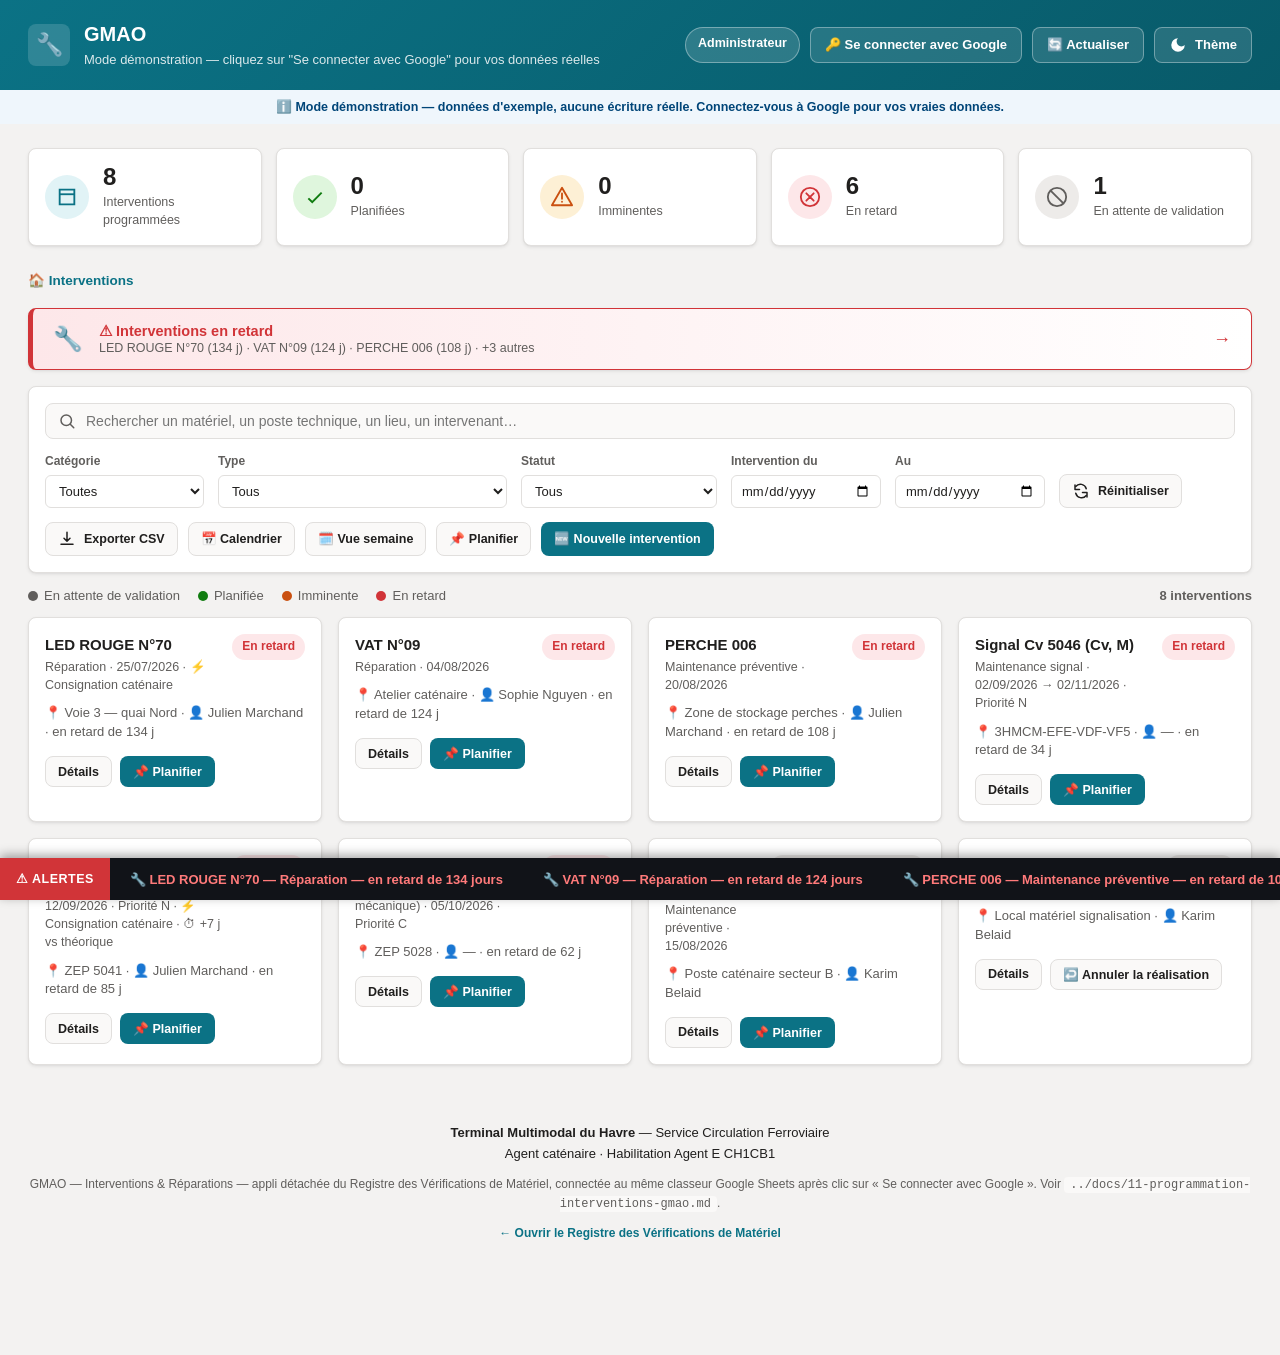
==== commit b2c3fe88: "Ajoute l'annulation de réalisation, ajuste la fiche détaillée, change le demandeur par défaut - Bout" ====
--- a/gmao/index.html
+++ b/gmao/index.html
@@ -192,6 +192,22 @@
           <label for="intervMaterielSelect">Matériel concerné</label>
           <select id="intervMaterielSelect"></select>
         </div>
+        <div class="field">
+          <label for="intervReferentielCategorie">Catégorie (référentiel équipements)</label>
+          <select id="intervReferentielCategorie"><option value="">— Choisir une catégorie —</option></select>
+        </div>
+        <div class="field">
+          <label for="intervReferentielType">Type (référentiel équipements)</label>
+          <select id="intervReferentielType"><option value="">— Choisir une catégorie d'abord —</option></select>
+        </div>
+        <div class="field">
+          <label for="intervReferentielMateriel">Matériel concerné (référentiel équipements)</label>
+          <select id="intervReferentielMateriel"><option value="">— Choisir un type d'abord —</option></select>
+        </div>
+        <div class="field field--full">
+          <label for="intervMaterielHorsListe">Nom du matériel (si hors liste, ex. ADV 5001)</label>
+          <input type="text" id="intervMaterielHorsListe" placeholder="ex. ADV 5001 — laisser vide si un matériel est choisi ci-dessus">
+        </div>
         <div class="field field--full">
           <label for="intervPosteTechnique">Poste technique / équipement (si hors liste)</label>
           <input type="text" id="intervPosteTechnique" list="listePostesTechniques" placeholder="ex. 3HMCM-EFE-VDF-VF5, ou nom de l'équipement">
@@ -219,13 +235,17 @@
           <input type="number" id="intervDuree" min="0" step="0.5" placeholder="ex. 2">
         </div>
         <div class="field">
-          <label for="intervLieu">Lieu / zone</label>
-          <input type="text" id="intervLieu" list="listeZones" placeholder="ex. Voie 3 — quai Nord, LE HAVRE…">
+          <label for="intervLieu">Lieu / zone (ZEP)</label>
+          <input type="text" id="intervLieu" list="listeZones" placeholder="ex. Voie 3 — quai Nord, LE HAVRE, ZEP 5041…">
           <datalist id="listeZones"></datalist>
         </div>
         <div class="field">
           <label for="intervIntervenantSelect">Intervenant</label>
           <select id="intervIntervenantSelect"></select>
+        </div>
+        <div class="field">
+          <label for="intervDemandeurSelect">Demandeur</label>
+          <select id="intervDemandeurSelect"></select>
         </div>
         <div class="field field--full">
           <label class="admin-permission" for="intervCoupureCatenaire" style="font-size:14px;">
@@ -248,11 +268,7 @@
       <div class="controle-champs controle-champs--texte">
         <div class="field field--full">
           <label for="intervImpact">Impact</label>
-          <textarea id="intervImpact" rows="2" placeholder="Conséquence opérationnelle immédiate (ex. signalisation indisponible)"></textarea>
-        </div>
-        <div class="field field--full">
-          <label for="intervConsequences">Conséquences</label>
-          <textarea id="intervConsequences" rows="2" placeholder="Mesures compensatoires, report d'activité…"></textarea>
+          <textarea id="intervImpact" rows="2" placeholder="Conséquence opérationnelle immédiate (ex. signalisation indisponible, accès interdit…)"></textarea>
         </div>
         <div class="field field--full">
           <label for="intervCommentaires">Commentaires</label>
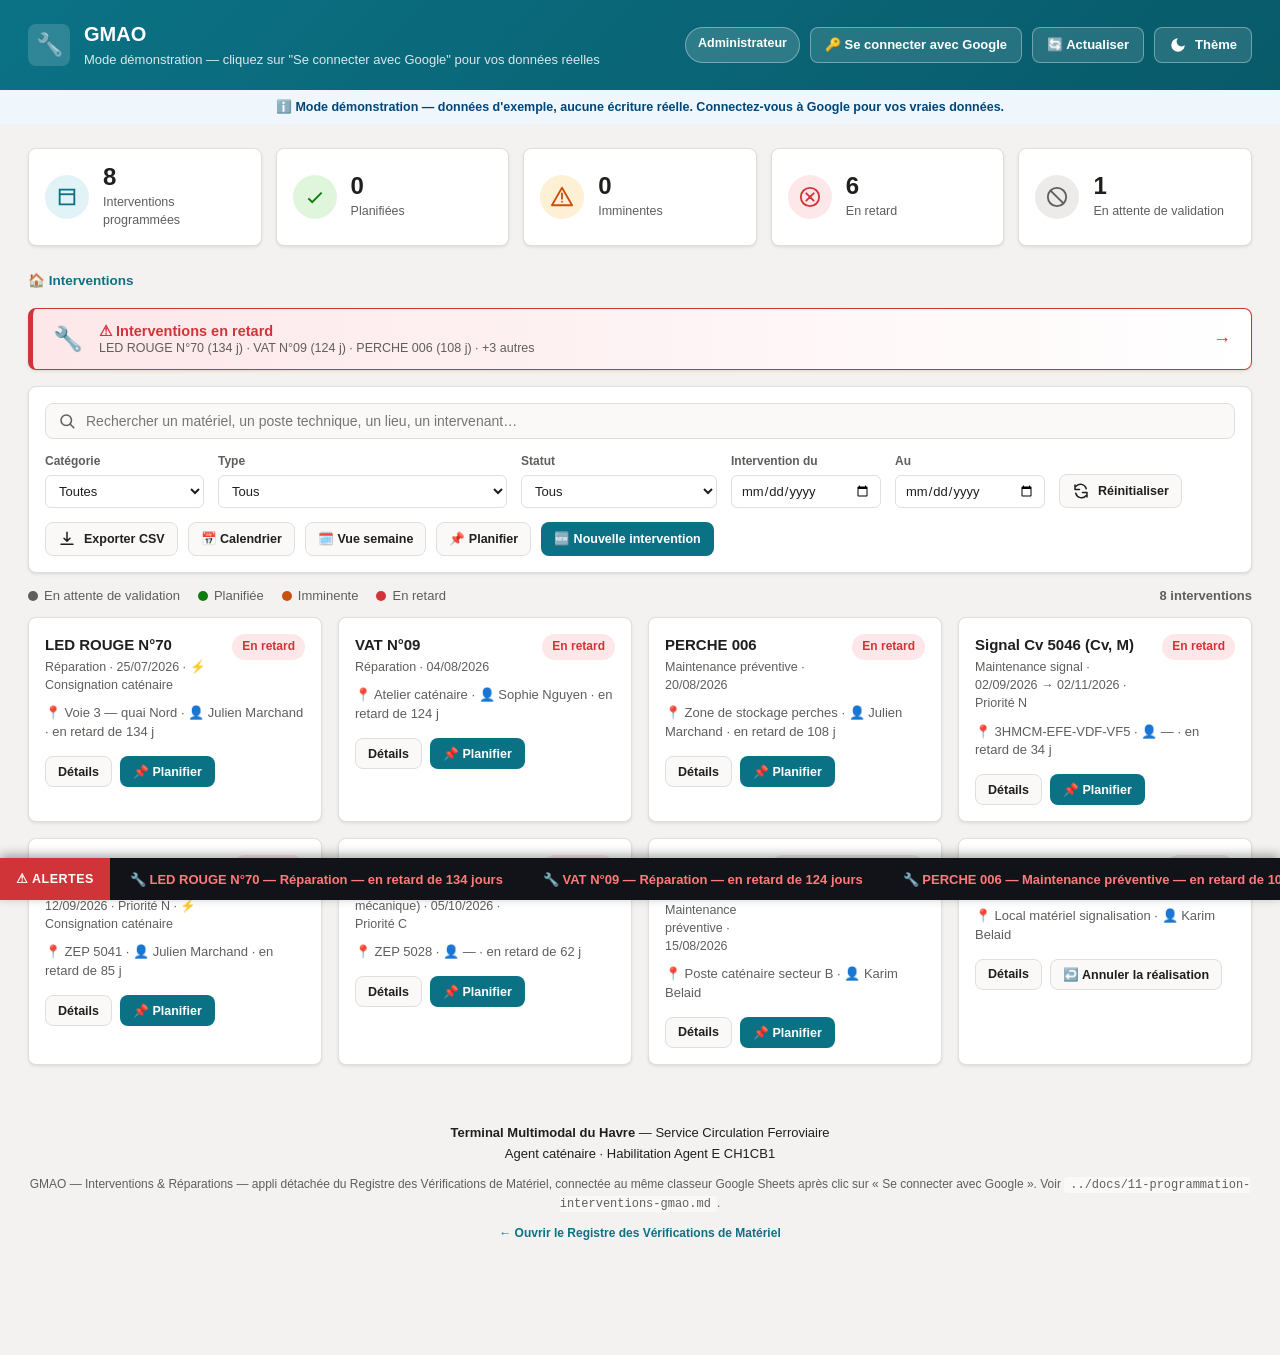
==== commit c14c3519: "Planifier ne déplace plus DateIntervention — c'est une fenêtre fixe, pas la date réalisée Suite à un" ====
--- a/gmao/index.html
+++ b/gmao/index.html
@@ -287,13 +287,13 @@
     </div>
   </section>
 
-  <!-- ============ VUE FORMULAIRE : PLANIFICATION PRATIQUE (théorique → date réelle, voir docs/11 §11.8) ============ -->
+  <!-- ============ VUE FORMULAIRE : PLANIFICATION PRATIQUE (détails d'exécution, voir docs/11 §11.8) ============ -->
   <section id="viewPlanificationForm" class="controle-view" hidden>
     <div class="controle-card">
       <div class="controle-header">
         <div>
           <h2>📌 Planifier une intervention</h2>
-          <p class="controle-soustitre">Fait passer une intervention du plan théorique à une date réelle programmée, avec ses horaires.</p>
+          <p class="controle-soustitre">Renseigne les détails pratiques d'une intervention déjà programmée (horaires, consignation, validation) — sans modifier sa fenêtre planifiée.</p>
         </div>
       </div>
 
@@ -303,7 +303,7 @@
           <select id="planifInterventionSelect"></select>
         </div>
         <div class="field field--full">
-          <p class="controle-soustitre" id="planifDateTheoriqueInfo" style="margin:0;">Sélectionnez une intervention ci-dessus pour préremplir sa fiche.</p>
+          <p class="controle-soustitre" id="planifInfoIntervention" style="margin:0;">Sélectionnez une intervention ci-dessus pour préremplir sa fiche.</p>
         </div>
       </div>
 
@@ -319,10 +319,6 @@
         <div class="field">
           <label for="planifDateDemande">Date de demande</label>
           <input type="date" id="planifDateDemande">
-        </div>
-        <div class="field">
-          <label for="planifDate">Date réelle de l'intervention</label>
-          <input type="date" id="planifDate">
         </div>
         <div class="field">
           <label for="planifHeureDebut">Heure de début</label>
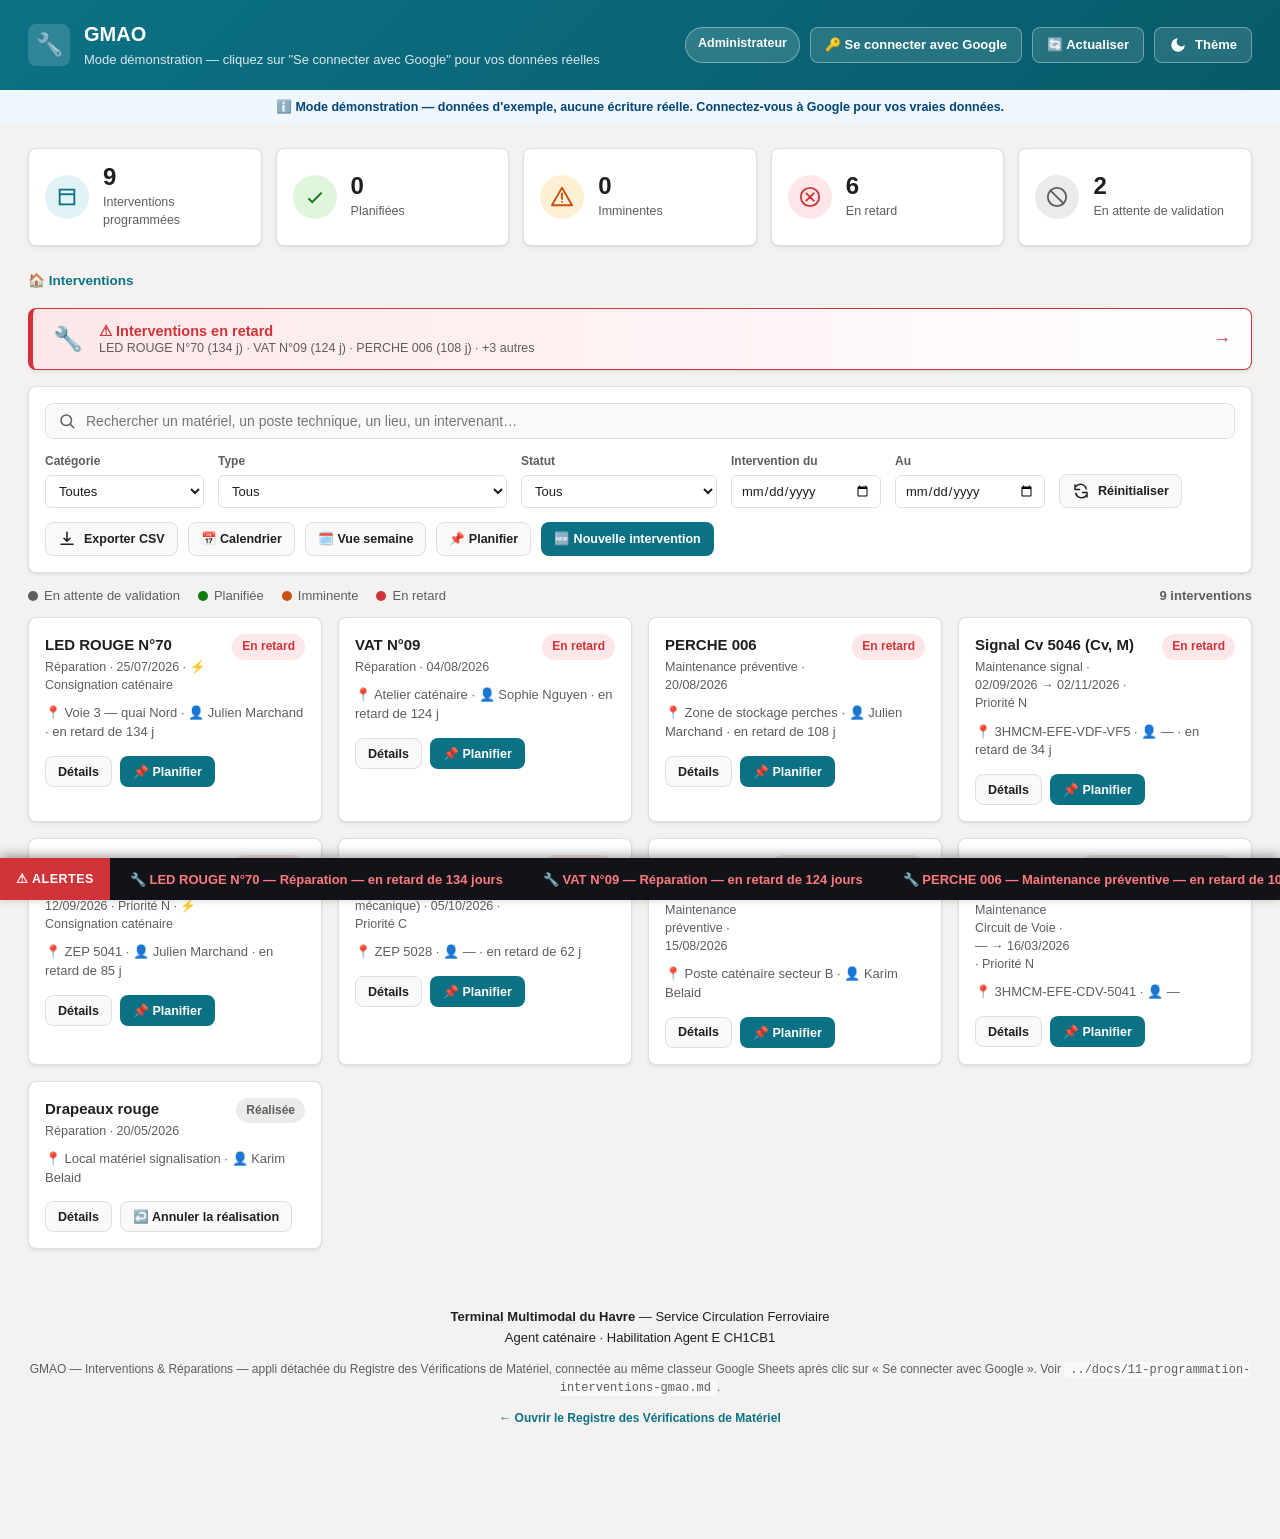
==== commit ce19862a: "Date de réalisation modifiable + date de programmation pour les lignes importées sans date ferme Le " ====
--- a/gmao/index.html
+++ b/gmao/index.html
@@ -305,6 +305,10 @@
         <div class="field field--full">
           <p class="controle-soustitre" id="planifInfoIntervention" style="margin:0;">Sélectionnez une intervention ci-dessus pour préremplir sa fiche.</p>
         </div>
+        <div class="field" id="planifDateInterventionChamp" hidden>
+          <label for="planifDateIntervention">Date de programmation (non renseignée à l'import)</label>
+          <input type="date" id="planifDateIntervention">
+        </div>
       </div>
 
       <div class="controle-champs">
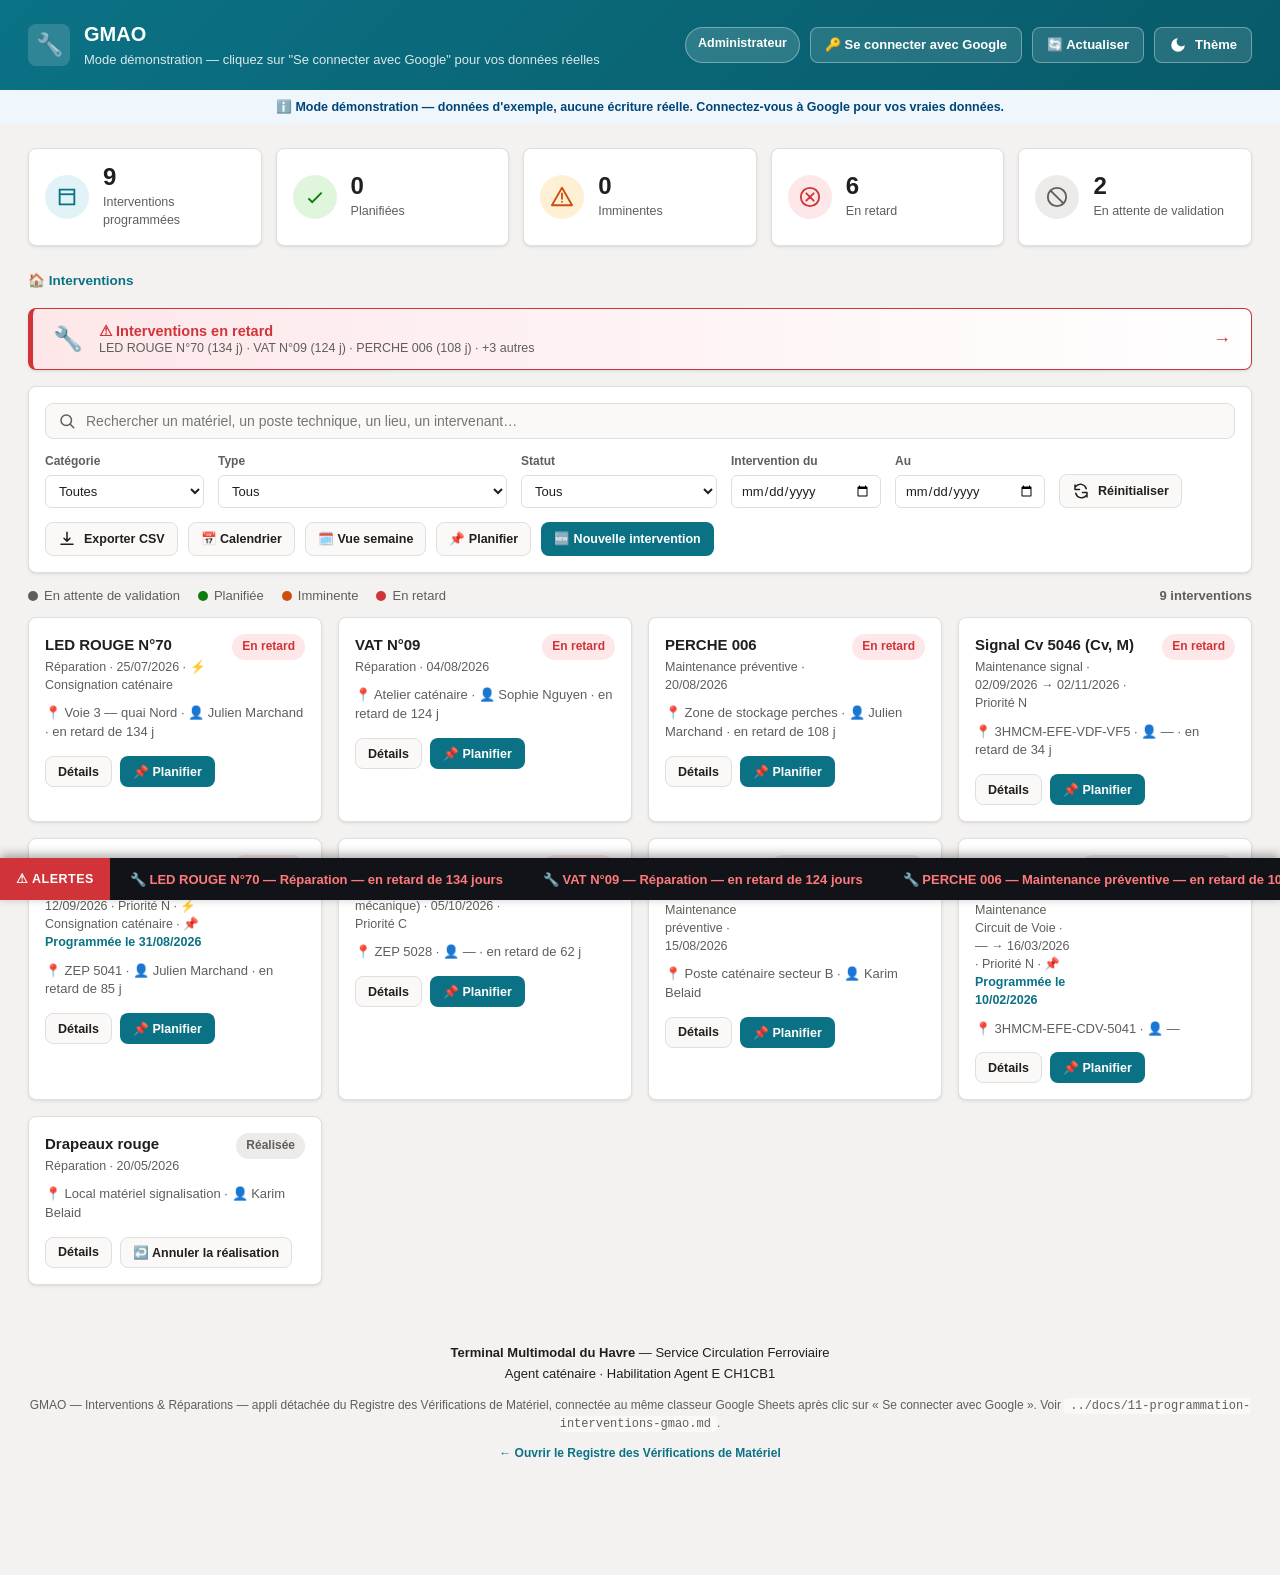
==== commit 35981be6: "Ajoute DateProgrammee : jour de travail concrètement programmé, distinct de la fenêtre théorique Tes" ====
--- a/gmao/index.html
+++ b/gmao/index.html
@@ -293,7 +293,7 @@
       <div class="controle-header">
         <div>
           <h2>📌 Planifier une intervention</h2>
-          <p class="controle-soustitre">Renseigne les détails pratiques d'une intervention déjà programmée (horaires, consignation, validation) — sans modifier sa fenêtre planifiée.</p>
+          <p class="controle-soustitre">Renseigne les détails pratiques d'une intervention déjà programmée (date, horaires, consignation, validation) — sans modifier sa fenêtre planifiée théorique.</p>
         </div>
       </div>
 
@@ -305,13 +305,13 @@
         <div class="field field--full">
           <p class="controle-soustitre" id="planifInfoIntervention" style="margin:0;">Sélectionnez une intervention ci-dessus pour préremplir sa fiche.</p>
         </div>
-        <div class="field" id="planifDateInterventionChamp" hidden>
-          <label for="planifDateIntervention">Date de programmation (non renseignée à l'import)</label>
-          <input type="date" id="planifDateIntervention">
-        </div>
       </div>
 
       <div class="controle-champs">
+        <div class="field">
+          <label for="planifDateProgrammee">Date programmée</label>
+          <input type="date" id="planifDateProgrammee">
+        </div>
         <div class="field">
           <label for="planifLieu">Zone / lieu</label>
           <input type="text" id="planifLieu" list="listeZones" placeholder="ex. LE HAVRE, Voie 3 — quai Nord…">
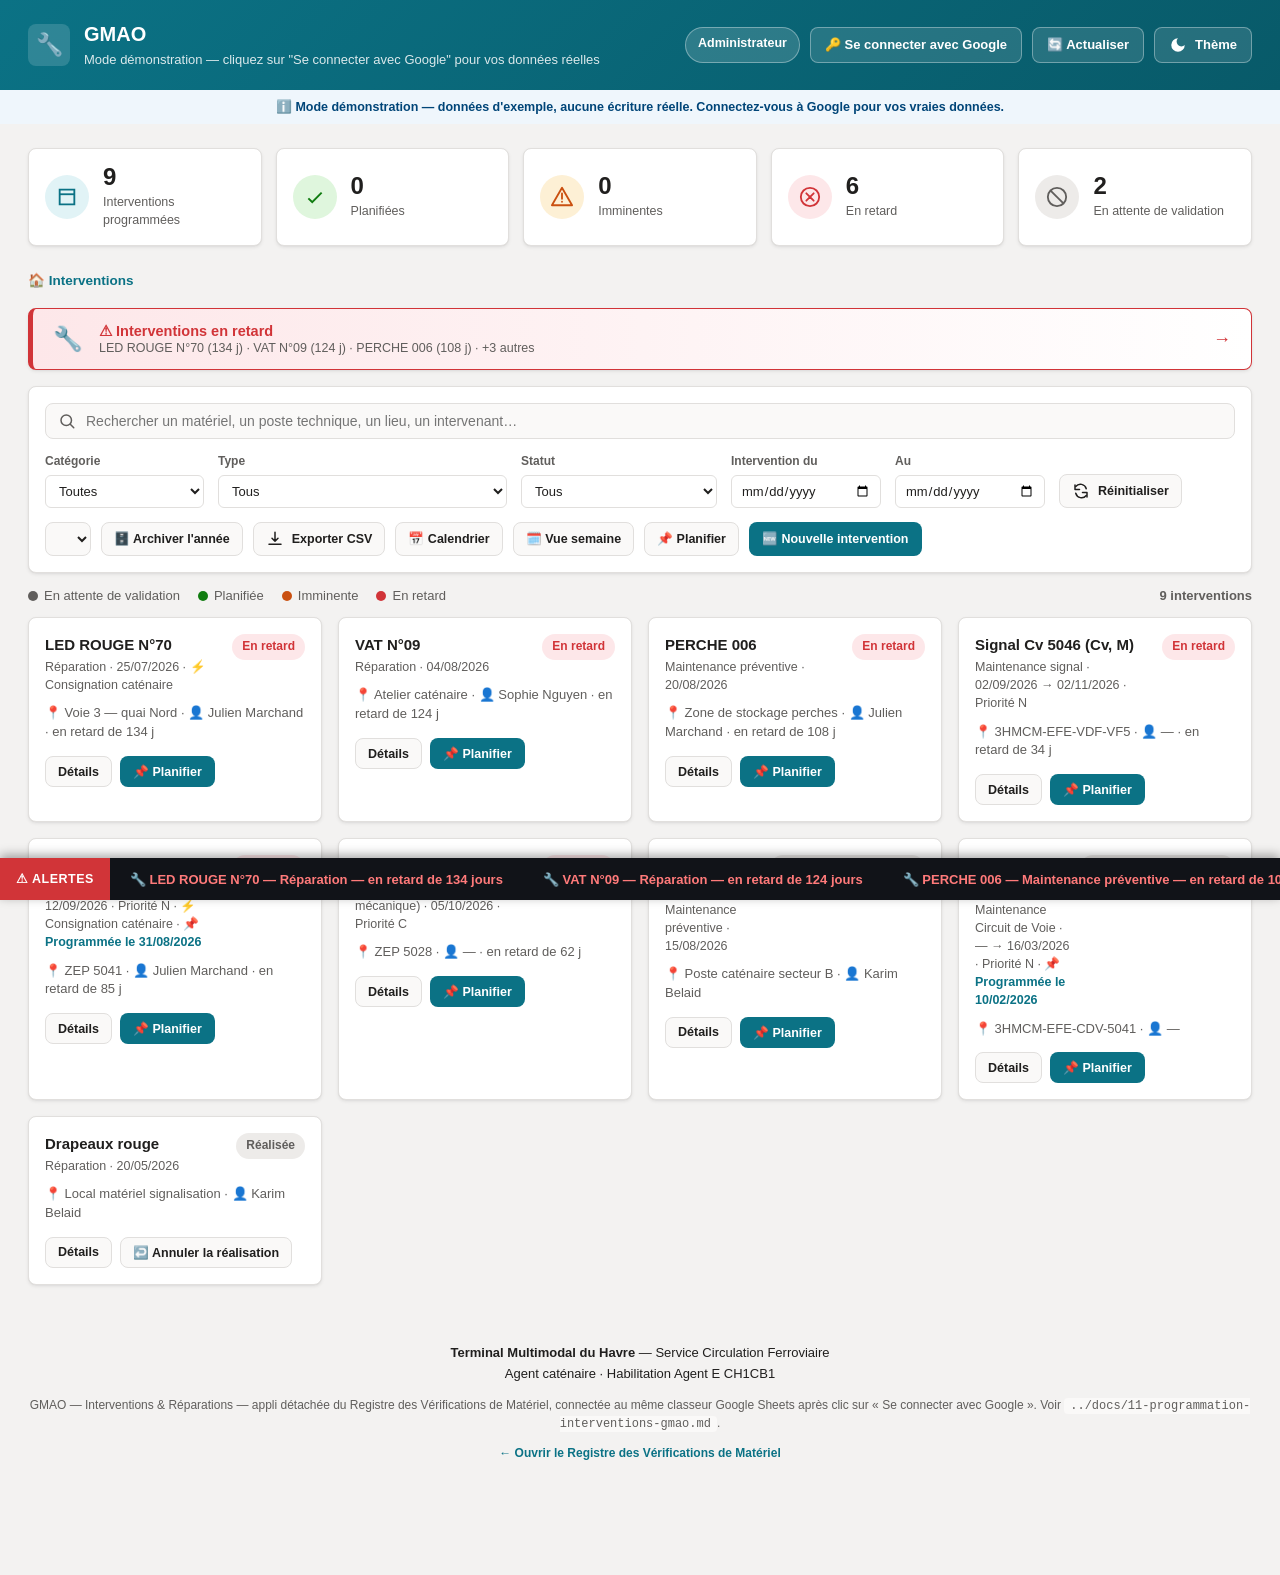
==== commit e271a794: "Ajoute l'archivage annuel de l'onglet Interventions (GMAO) L'onglet Interventions ne couvrait qu'une" ====
--- a/gmao/index.html
+++ b/gmao/index.html
@@ -125,6 +125,8 @@
         </button>
       </div>
       <div class="toolbar__actions">
+        <select id="selecteurAnneeInterventions" class="btn btn--ghost btn--small" hidden title="Année consultée"></select>
+        <button id="btnArchiverAnnee" class="btn btn--ghost btn--small" type="button" hidden>🗄️ Archiver l'année</button>
         <button id="btnExportIntervCsv" class="btn btn--ghost btn--small" type="button" hidden>
           <svg class="icon" viewBox="0 0 24 24"><path d="M12 3v12m0 0l-4-4m4 4l4-4M4 19h16" stroke="currentColor" stroke-width="2" fill="none" stroke-linecap="round" stroke-linejoin="round"/></svg>
           Exporter CSV
